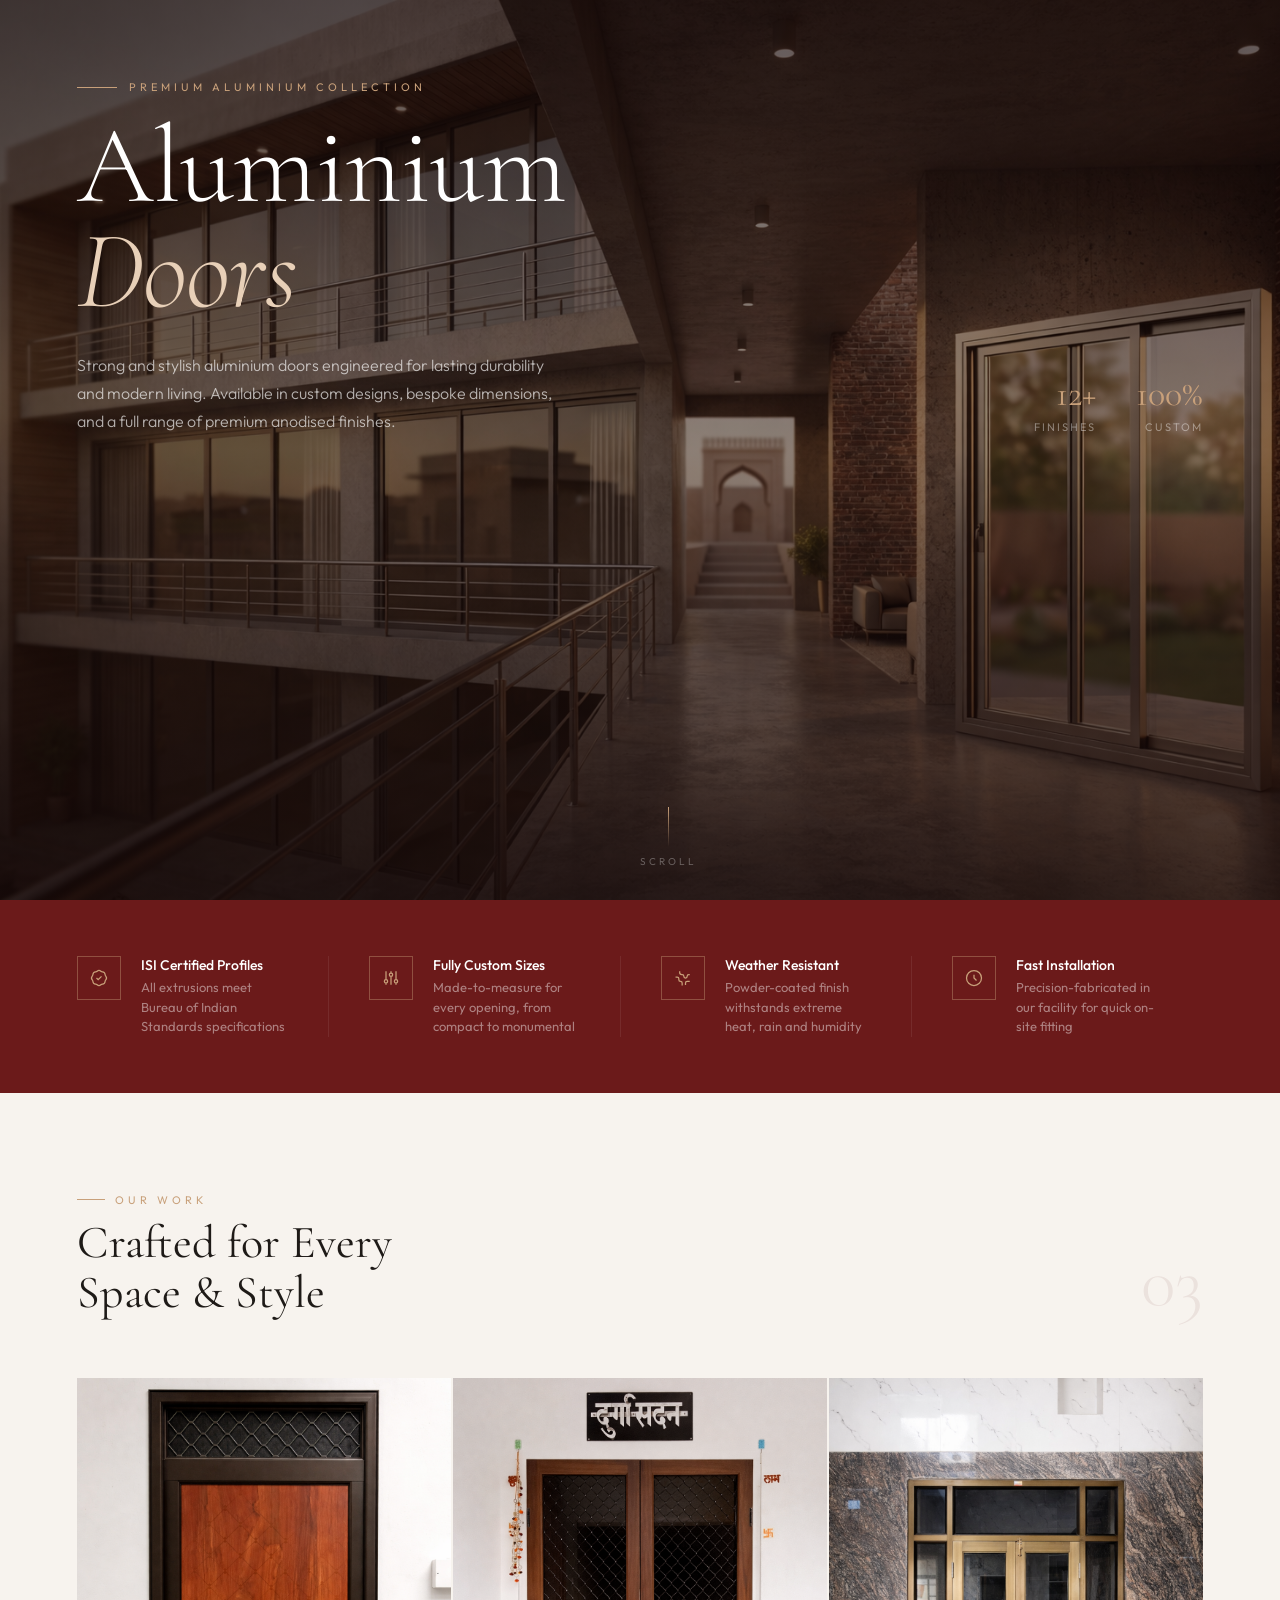
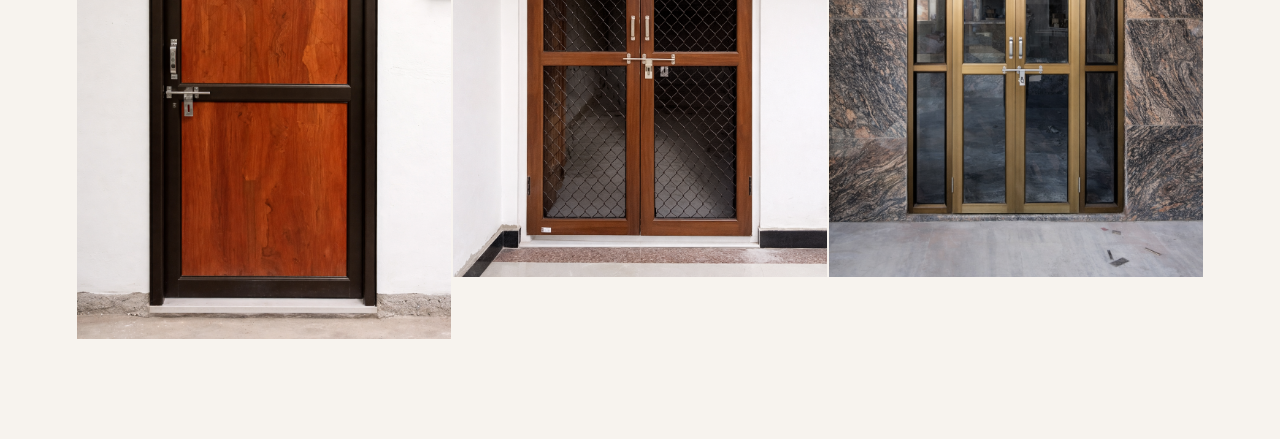
==== custom.html @ 8621f6c6 "Create custom.html" ====
<!DOCTYPE html>
<html lang="en">
<head>
  <meta charset="UTF-8" />
  <meta name="viewport" content="width=device-width, initial-scale=1.0"/>
  <title>Aluminium Doors — Premium Collection</title>
  <link href="https://fonts.googleapis.com/css2?family=Cormorant+Garamond:wght@300;400;500;600&family=Outfit:wght@300;400;500&display=swap" rel="stylesheet"/>
  <style>
    *, *::before, *::after { box-sizing: border-box; margin: 0; padding: 0; }

    :root {
      --burgundy: #6b1a1a;
      --burgundy-dark: #3a0a0a;
      --gold: #c8a07a;
      --gold-light: #e8d0b8;
      --cream: #f7f3ee;
      --white: #ffffff;
      --charcoal: #1e1a17;
      --muted: #8a7a6a;
      --border: rgba(200,160,122,0.2);
    }

    html { scroll-behavior: smooth; }
    body {
      font-family: 'Outfit', sans-serif;
      background: var(--white);
      color: var(--charcoal);
      overflow-x: hidden;
    }

    /* ── HERO ── */
    .hero {
      position: relative;
      min-height: 100vh;
      display: flex;
      align-items: flex-start;
      overflow: hidden;
      background: var(--burgundy-dark);
    }

    .hero-bg {
      position: absolute;
      inset: 0;
      background: url('hero.png') center/cover no-repeat;
      transform-origin: center;
      animation: heroZoom 18s ease-in-out infinite alternate;
    }

    @keyframes heroZoom {
      from { transform: scale(1); }
      to   { transform: scale(1.06); }
    }

    .hero-overlay {
      position: absolute;
      inset: 0;
      background: linear-gradient(
        to bottom,
        rgba(20,6,6,0.65) 0%,
        rgba(20,6,6,0.45) 50%,
        rgba(20,6,6,0.75) 100%
      );
    }

    .hero-content {
      position: relative;
      z-index: 2;
      width: 100%;
      padding: 80px 6% 80px;
      display: flex;
      flex-direction: column;
      gap: 0;
    }

    .hero-label {
      display: inline-flex;
      align-items: center;
      gap: 12px;
      margin-bottom: 20px;
      animation: fadeUp 0.9s 0.2s both;
    }
    .hero-label span {
      font-size: 11px;
      letter-spacing: 4px;
      text-transform: uppercase;
      color: var(--gold);
      font-weight: 400;
    }
    .hero-label::before {
      content: '';
      display: block;
      width: 40px;
      height: 1px;
      background: var(--gold);
    }

    .hero h1 {
      font-family: 'Cormorant Garamond', serif;
      font-size: clamp(52px, 9vw, 110px);
      font-weight: 300;
      color: var(--white);
      line-height: 0.95;
      letter-spacing: -1px;
      margin-bottom: 28px;
      animation: fadeUp 0.9s 0.35s both;
    }
    .hero h1 em {
      font-style: italic;
      color: var(--gold-light);
    }

    .hero-bottom {
      display: flex;
      align-items: flex-end;
      justify-content: space-between;
      gap: 40px;
      animation: fadeUp 0.9s 0.55s both;
    }

    .hero-desc {
      max-width: 480px;
      font-size: 16px;
      color: rgba(255,255,255,0.65);
      line-height: 1.75;
      font-weight: 300;
    }

    .hero-meta {
      display: flex;
      gap: 40px;
      flex-shrink: 0;
    }
    .hero-stat { text-align: right; }
    .hero-stat strong {
      display: block;
      font-family: 'Cormorant Garamond', serif;
      font-size: 36px;
      font-weight: 400;
      color: var(--gold);
    }
    .hero-stat span {
      font-size: 11px;
      letter-spacing: 2px;
      text-transform: uppercase;
      color: rgba(255,255,255,0.4);
    }

    /* ── SCROLL INDICATOR ── */
    .scroll-hint {
      position: absolute;
      bottom: 32px;
      left: 50%;
      transform: translateX(-50%);
      z-index: 2;
      display: flex;
      flex-direction: column;
      align-items: center;
      gap: 8px;
      animation: fadeUp 1s 1s both;
    }
    .scroll-hint span {
      font-size: 10px;
      letter-spacing: 3px;
      text-transform: uppercase;
      color: rgba(255,255,255,0.3);
    }
    .scroll-line {
      width: 1px;
      height: 40px;
      background: linear-gradient(to bottom, var(--gold), transparent);
      animation: scrollPulse 2s ease-in-out infinite;
    }
    @keyframes scrollPulse {
      0%, 100% { opacity: 0.4; transform: scaleY(1); }
      50% { opacity: 1; transform: scaleY(1.2); }
    }

    /* ── GALLERY SECTION ── */
    .gallery-section {
      padding: 100px 6%;
      background: var(--cream);
    }

    .section-header {
      display: flex;
      align-items: flex-end;
      justify-content: space-between;
      margin-bottom: 60px;
      gap: 32px;
    }

    .section-eyebrow {
      font-size: 11px;
      letter-spacing: 4px;
      text-transform: uppercase;
      color: var(--gold);
      margin-bottom: 10px;
      display: flex;
      align-items: center;
      gap: 10px;
    }
    .section-eyebrow::before {
      content: '';
      display: block;
      width: 28px;
      height: 1px;
      background: var(--gold);
    }

    .section-title {
      font-family: 'Cormorant Garamond', serif;
      font-size: clamp(30px, 4vw, 46px);
      font-weight: 400;
      color: var(--charcoal);
      line-height: 1.1;
    }

    .section-count {
      font-family: 'Cormorant Garamond', serif;
      font-size: 72px;
      font-weight: 300;
      color: rgba(107,26,26,0.08);
      line-height: 1;
      flex-shrink: 0;
    }

    /* ── PRODUCT GRID ── */
    .product-grid {
      display: grid;
      grid-template-columns: repeat(3, 1fr);
      gap: 2px;
    }

    .product-item {
      position: relative;
      background: #e8e0d8;
      overflow: hidden;
      cursor: zoom-in;
      aspect-ratio: 3/4;
    }

    .product-item.large {
      grid-row: span 2;
      aspect-ratio: auto;
    }

    .product-item img {
      width: 100%;
      height: 100%;
      object-fit: cover;
      display: block;
      transition: transform 0.7s cubic-bezier(0.25, 0.46, 0.45, 0.94);
    }

    .product-item:hover img {
      transform: scale(1.06);
    }

    .product-item-overlay {
      position: absolute;
      inset: 0;
      background: linear-gradient(to top, rgba(20,6,6,0.7) 0%, transparent 50%);
      opacity: 0;
      transition: opacity 0.4s ease;
      display: flex;
      flex-direction: column;
      justify-content: flex-end;
      padding: 24px;
    }

    .product-item:hover .product-item-overlay {
      opacity: 1;
    }

    .item-label {
      font-size: 12px;
      letter-spacing: 2px;
      text-transform: uppercase;
      color: var(--gold);
      margin-bottom: 6px;
    }
    .item-name {
      font-family: 'Cormorant Garamond', serif;
      font-size: 22px;
      font-weight: 400;
      color: var(--white);
      margin-bottom: 12px;
    }
    .item-zoom {
      display: inline-flex;
      align-items: center;
      gap: 8px;
      font-size: 11px;
      letter-spacing: 2px;
      text-transform: uppercase;
      color: rgba(255,255,255,0.6);
    }
    .item-zoom svg {
      width: 14px;
      height: 14px;
      stroke: currentColor;
      fill: none;
    }

    /* Placeholder for missing images */
    .product-placeholder {
      width: 100%;
      height: 100%;
      background: linear-gradient(135deg, #ddd5c8 0%, #c8bfb0 100%);
      display: flex;
      flex-direction: column;
      align-items: center;
      justify-content: center;
      gap: 12px;
      color: var(--muted);
    }
    .product-placeholder svg {
      width: 40px;
      height: 40px;
      stroke: var(--muted);
      fill: none;
      opacity: 0.5;
    }
    .product-placeholder span {
      font-size: 11px;
      letter-spacing: 2px;
      text-transform: uppercase;
      opacity: 0.5;
    }

    /* ── LIGHTBOX ── */
    #lightbox {
      position: fixed;
      inset: 0;
      z-index: 9999;
      background: rgba(10,3,3,0.95);
      display: flex;
      align-items: center;
      justify-content: center;
      opacity: 0;
      pointer-events: none;
      transition: opacity 0.35s ease;
      backdrop-filter: blur(8px);
      padding: 40px;
    }
    #lightbox.active {
      opacity: 1;
      pointer-events: all;
    }

    #lightbox-inner {
      position: relative;
      max-width: 90vw;
      max-height: 88vh;
      transform: scale(0.92);
      transition: transform 0.35s cubic-bezier(0.22,1,0.36,1);
    }
    #lightbox.active #lightbox-inner {
      transform: scale(1);
    }

    #lightbox img {
      display: block;
      max-width: 100%;
      max-height: 88vh;
      object-fit: contain;
      border: 1px solid rgba(200,160,122,0.15);
    }

    /* Zoom controls */
    #lightbox-controls {
      position: absolute;
      bottom: -52px;
      left: 50%;
      transform: translateX(-50%);
      display: flex;
      gap: 12px;
    }

    .lb-btn {
      background: rgba(200,160,122,0.1);
      border: 1px solid rgba(200,160,122,0.3);
      color: var(--gold);
      width: 40px;
      height: 40px;
      display: flex;
      align-items: center;
      justify-content: center;
      cursor: pointer;
      transition: all 0.2s;
      font-size: 18px;
    }
    .lb-btn:hover {
      background: rgba(200,160,122,0.2);
      border-color: var(--gold);
    }

    #lightbox-close {
      position: fixed;
      top: 24px;
      right: 28px;
      background: none;
      border: 1px solid rgba(255,255,255,0.2);
      color: rgba(255,255,255,0.7);
      width: 44px;
      height: 44px;
      display: flex;
      align-items: center;
      justify-content: center;
      cursor: pointer;
      font-size: 20px;
      transition: all 0.2s;
      z-index: 10;
    }
    #lightbox-close:hover {
      border-color: var(--gold);
      color: var(--gold);
      transform: rotate(90deg);
    }

    #lightbox-caption {
      position: absolute;
      top: -44px;
      left: 0;
      font-size: 11px;
      letter-spacing: 3px;
      text-transform: uppercase;
      color: rgba(255,255,255,0.4);
    }

    #lightbox-nav-prev,
    #lightbox-nav-next {
      position: fixed;
      top: 50%;
      transform: translateY(-50%);
      background: none;
      border: 1px solid rgba(255,255,255,0.15);
      color: rgba(255,255,255,0.6);
      width: 52px;
      height: 52px;
      display: flex;
      align-items: center;
      justify-content: center;
      cursor: pointer;
      font-size: 20px;
      transition: all 0.2s;
      z-index: 10;
    }
    #lightbox-nav-prev { left: 20px; }
    #lightbox-nav-next { right: 20px; }
    #lightbox-nav-prev:hover,
    #lightbox-nav-next:hover {
      border-color: var(--gold);
      color: var(--gold);
    }

    /* ── FEATURES STRIP ── */
    .features-strip {
      background: var(--burgundy);
      padding: 56px 6%;
      display: flex;
      gap: 0;
    }
    .feature-strip-item {
      flex: 1;
      padding: 0 40px;
      border-right: 1px solid rgba(255,255,255,0.08);
      display: flex;
      align-items: flex-start;
      gap: 20px;
    }
    .feature-strip-item:first-child { padding-left: 0; }
    .feature-strip-item:last-child { border-right: none; }

    .feature-icon-box {
      width: 44px;
      height: 44px;
      border: 1px solid rgba(200,160,122,0.4);
      display: flex;
      align-items: center;
      justify-content: center;
      flex-shrink: 0;
    }
    .feature-icon-box svg {
      width: 20px;
      height: 20px;
      stroke: var(--gold);
      fill: none;
    }
    .feature-strip-text h4 {
      font-size: 14px;
      font-weight: 500;
      color: var(--white);
      margin-bottom: 4px;
    }
    .feature-strip-text p {
      font-size: 13px;
      color: rgba(255,255,255,0.45);
      line-height: 1.5;
    }

    /* ── ANIMATIONS ── */
    @keyframes fadeUp {
      from { opacity: 0; transform: translateY(30px); }
      to   { opacity: 1; transform: none; }
    }

    .reveal {
      opacity: 0;
      transform: translateY(32px);
      transition: opacity 0.75s cubic-bezier(0.22,1,0.36,1), transform 0.75s cubic-bezier(0.22,1,0.36,1);
    }
    .reveal.visible { opacity: 1; transform: none; }
    .reveal-delay-1 { transition-delay: 0.1s; }
    .reveal-delay-2 { transition-delay: 0.2s; }
    .reveal-delay-3 { transition-delay: 0.3s; }
    .reveal-delay-4 { transition-delay: 0.4s; }
    .reveal-delay-5 { transition-delay: 0.5s; }
    .reveal-delay-6 { transition-delay: 0.6s; }

    /* ── RESPONSIVE ── */
    @media (max-width: 900px) {
      .product-grid { grid-template-columns: repeat(2, 1fr); }
      .product-item.large { grid-row: span 1; aspect-ratio: 3/4; }
      .features-strip { flex-direction: column; gap: 32px; }
      .feature-strip-item { border-right: none; border-bottom: 1px solid rgba(255,255,255,0.08); padding: 0 0 32px; }
      .feature-strip-item:last-child { border-bottom: none; }
      .hero-meta { display: none; }
      .section-header { flex-direction: column; align-items: flex-start; }
    }

    @media (max-width: 560px) {
      .product-grid { grid-template-columns: 1fr; }
      #lightbox-nav-prev, #lightbox-nav-next { display: none; }
    }
  </style>
</head>
<body>

<!-- ── HERO ── -->
<section class="hero">
  <div class="hero-bg"></div>
  <div class="hero-overlay"></div>

  <div class="hero-content">
    <div class="hero-label">
      <span>Premium Aluminium Collection</span>
    </div>
    <h1>Aluminium<br><em>Doors</em></h1>
    <div class="hero-bottom">
      <p class="hero-desc">
        Strong and stylish aluminium doors engineered for lasting durability and modern living. Available in custom designs, bespoke dimensions, and a full range of premium anodised finishes.
      </p>
      <div class="hero-meta">
        <div class="hero-stat">
          <strong>12+</strong>
          <span>Finishes</span>
        </div>
        <div class="hero-stat">
          <strong>100%</strong>
          <span>Custom</span>
        </div>
      </div>
    </div>
  </div>

  <div class="scroll-hint">
    <div class="scroll-line"></div>
    <span>Scroll</span>
  </div>
</section>

<!-- ── FEATURES STRIP ── -->
<div class="features-strip">
  <div class="feature-strip-item reveal reveal-delay-1">
    <div class="feature-icon-box">
      <svg viewBox="0 0 24 24" stroke-width="1.5"><path d="M9 12l2 2 4-4M7.835 4.697a3.42 3.42 0 001.946-.806 3.42 3.42 0 014.438 0 3.42 3.42 0 001.946.806 3.42 3.42 0 013.138 3.138 3.42 3.42 0 00.806 1.946 3.42 3.42 0 010 4.438 3.42 3.42 0 00-.806 1.946 3.42 3.42 0 01-3.138 3.138 3.42 3.42 0 00-1.946.806 3.42 3.42 0 01-4.438 0 3.42 3.42 0 00-1.946-.806 3.42 3.42 0 01-3.138-3.138 3.42 3.42 0 00-.806-1.946 3.42 3.42 0 010-4.438 3.42 3.42 0 00.806-1.946 3.42 3.42 0 013.138-3.138z"/></svg>
    </div>
    <div class="feature-strip-text">
      <h4>ISI Certified Profiles</h4>
      <p>All extrusions meet Bureau of Indian Standards specifications</p>
    </div>
  </div>
  <div class="feature-strip-item reveal reveal-delay-2">
    <div class="feature-icon-box">
      <svg viewBox="0 0 24 24" stroke-width="1.5"><path d="M12 6V4m0 2a2 2 0 100 4m0-4a2 2 0 110 4m-6 8a2 2 0 100-4m0 4a2 2 0 110-4m0 4v2m0-6V4m6 6v10m6-2a2 2 0 100-4m0 4a2 2 0 110-4m0 4v2m0-6V4"/></svg>
    </div>
    <div class="feature-strip-text">
      <h4>Fully Custom Sizes</h4>
      <p>Made-to-measure for every opening, from compact to monumental</p>
    </div>
  </div>
  <div class="feature-strip-item reveal reveal-delay-3">
    <div class="feature-icon-box">
      <svg viewBox="0 0 24 24" stroke-width="1.5"><path d="M3.055 11H5a2 2 0 012 2v1a2 2 0 002 2 2 2 0 012 2v2.945M8 3.935V5.5A2.5 2.5 0 0010.5 8h.5a2 2 0 012 2 2 2 0 104 0 2 2 0 012-2h1.064M15 20.488V18a2 2 0 012-2h3.064"/></svg>
    </div>
    <div class="feature-strip-text">
      <h4>Weather Resistant</h4>
      <p>Powder-coated finish withstands extreme heat, rain and humidity</p>
    </div>
  </div>
  <div class="feature-strip-item reveal reveal-delay-4">
    <div class="feature-icon-box">
      <svg viewBox="0 0 24 24" stroke-width="1.5"><path d="M12 8v4l3 3m6-3a9 9 0 11-18 0 9 9 0 0118 0z"/></svg>
    </div>
    <div class="feature-strip-text">
      <h4>Fast Installation</h4>
      <p>Precision-fabricated in our facility for quick on-site fitting</p>
    </div>
  </div>
</div>

<!-- ── GALLERY ── -->
<section class="gallery-section">
  <div class="section-header reveal">
    <div>
      <div class="section-eyebrow">Our Work</div>
      <h2 class="section-title">Crafted for Every<br>Space & Style</h2>
    </div>
    <div class="section-count">03</div>
  </div>

  <div class="product-grid">

    <!-- Item 1 — tall featured card -->
    <div class="product-item large reveal reveal-delay-1" data-index="0" data-label="Casement Door" data-name="Silver Casement Series">
      <img src="door1.png" alt="Silver Casement Aluminium Door"
           onerror="this.style.display='none'; this.nextElementSibling.style.display='flex'">
      <div class="product-placeholder" style="display:none">
        <svg viewBox="0 0 24 24" stroke-width="1"><rect x="3" y="3" width="18" height="18" rx="1"/><path d="M3 9h18M9 21V9"/></svg>
        <span>Door 1</span>
      </div>
      <div class="product-item-overlay">
        <div class="item-label">Series 01</div>
        <div class="item-name">Silver Casement Door</div>
        <div class="item-zoom">
          <svg viewBox="0 0 24 24" stroke-width="1.5"><path d="M21 21l-5.197-5.197m0 0A7.5 7.5 0 105.196 15.803 7.5 7.5 0 0015.803 15.803zM10.5 7.5v6m3-3h-6"/></svg>
          View full size
        </div>
      </div>
    </div>

    <!-- Item 2 -->
    <div class="product-item reveal reveal-delay-2" data-index="1" data-label="Sliding Door" data-name="Bronze Sliding Series">
      <img src="door2.png" alt="Bronze Sliding Aluminium Door"
           onerror="this.style.display='none'; this.nextElementSibling.style.display='flex'">
      <div class="product-placeholder" style="display:none">
        <svg viewBox="0 0 24 24" stroke-width="1"><rect x="3" y="3" width="18" height="18" rx="1"/><path d="M3 9h18M12 21V9"/></svg>
        <span>Door 2</span>
      </div>
      <div class="product-item-overlay">
        <div class="item-label">Series 02</div>
        <div class="item-name">Bronze Sliding Door</div>
        <div class="item-zoom">
          <svg viewBox="0 0 24 24" stroke-width="1.5"><path d="M21 21l-5.197-5.197m0 0A7.5 7.5 0 105.196 15.803 7.5 7.5 0 0015.803 15.803zM10.5 7.5v6m3-3h-6"/></svg>
          View full size
        </div>
      </div>
    </div>

    <!-- Item 3 -->
    <div class="product-item reveal reveal-delay-3" data-index="2" data-label="Double Door" data-name="Antique Bronze Double Door">
      <img src="door3.png" alt="Antique Bronze Double Door"
           onerror="this.style.display='none'; this.nextElementSibling.style.display='flex'">
      <div class="product-placeholder" style="display:none">
        <svg viewBox="0 0 24 24" stroke-width="1"><rect x="3" y="3" width="18" height="18" rx="1"/><path d="M3 9h18M9 21V9M15 21V9"/></svg>
        <span>Door 3</span>
      </div>
      <div class="product-item-overlay">
        <div class="item-label">Series 03</div>
        <div class="item-name">Antique Double Door</div>
        <div class="item-zoom">
          <svg viewBox="0 0 24 24" stroke-width="1.5"><path d="M21 21l-5.197-5.197m0 0A7.5 7.5 0 105.196 15.803 7.5 7.5 0 0015.803 15.803zM10.5 7.5v6m3-3h-6"/></svg>
          View full size
        </div>
      </div>
    </div>

  </div>
</section>

<!-- ── LIGHTBOX ── -->
<div id="lightbox">
  <button id="lightbox-close" title="Close">✕</button>
  <button id="lightbox-nav-prev" title="Previous">&#8592;</button>
  <button id="lightbox-nav-next" title="Next">&#8594;</button>

  <div id="lightbox-inner">
    <div id="lightbox-caption"></div>
    <img id="lightbox-img" src="" alt="">
    <div id="lightbox-controls">
      <button class="lb-btn" id="btn-zoom-out" title="Zoom out">−</button>
      <button class="lb-btn" id="btn-zoom-reset" title="Reset zoom" style="font-size:12px; letter-spacing:1px;">RESET</button>
      <button class="lb-btn" id="btn-zoom-in" title="Zoom in">+</button>
    </div>
  </div>
</div>

<script>
  // ── Scroll Reveal ──
  const reveals = document.querySelectorAll('.reveal');
  const observer = new IntersectionObserver((entries) => {
    entries.forEach(e => { if (e.isIntersecting) { e.target.classList.add('visible'); } });
  }, { threshold: 0.12 });
  reveals.forEach(el => observer.observe(el));

  // ── Lightbox ──
  const items = [...document.querySelectorAll('.product-item')];
  const lightbox = document.getElementById('lightbox');
  const lbImg   = document.getElementById('lightbox-img');
  const lbCap   = document.getElementById('lightbox-caption');
  let currentIdx = 0;
  let currentScale = 1;

  function openLightbox(idx) {
    const item = items[idx];
    const img  = item.querySelector('img');
    if (!img || img.style.display === 'none') return; // no image loaded
    currentIdx = idx;
    currentScale = 1;
    lbImg.style.transform = `scale(1)`;
    lbImg.src = img.src;
    lbCap.textContent = item.dataset.label + ' — ' + item.dataset.name;
    lightbox.classList.add('active');
    document.body.style.overflow = 'hidden';
  }

  function closeLightbox() {
    lightbox.classList.remove('active');
    document.body.style.overflow = '';
  }

  function navigate(dir) {
    const len = items.length;
    openLightbox((currentIdx + dir + len) % len);
  }

  items.forEach((item, i) => {
    item.addEventListener('click', () => openLightbox(i));
  });

  document.getElementById('lightbox-close').addEventListener('click', closeLightbox);
  document.getElementById('lightbox-nav-prev').addEventListener('click', () => navigate(-1));
  document.getElementById('lightbox-nav-next').addEventListener('click', () => navigate(1));

  lightbox.addEventListener('click', (e) => {
    if (e.target === lightbox) closeLightbox();
  });

  document.addEventListener('keydown', (e) => {
    if (!lightbox.classList.contains('active')) return;
    if (e.key === 'Escape') closeLightbox();
    if (e.key === 'ArrowLeft')  navigate(-1);
    if (e.key === 'ArrowRight') navigate(1);
  });

  // Zoom
  document.getElementById('btn-zoom-in').addEventListener('click', () => {
    currentScale = Math.min(currentScale + 0.25, 3);
    lbImg.style.transform = `scale(${currentScale})`;
  });
  document.getElementById('btn-zoom-out').addEventListener('click', () => {
    currentScale = Math.max(currentScale - 0.25, 0.5);
    lbImg.style.transform = `scale(${currentScale})`;
  });
  document.getElementById('btn-zoom-reset').addEventListener('click', () => {
    currentScale = 1;
    lbImg.style.transform = `scale(1)`;
  });
</script>
</body>
</html>
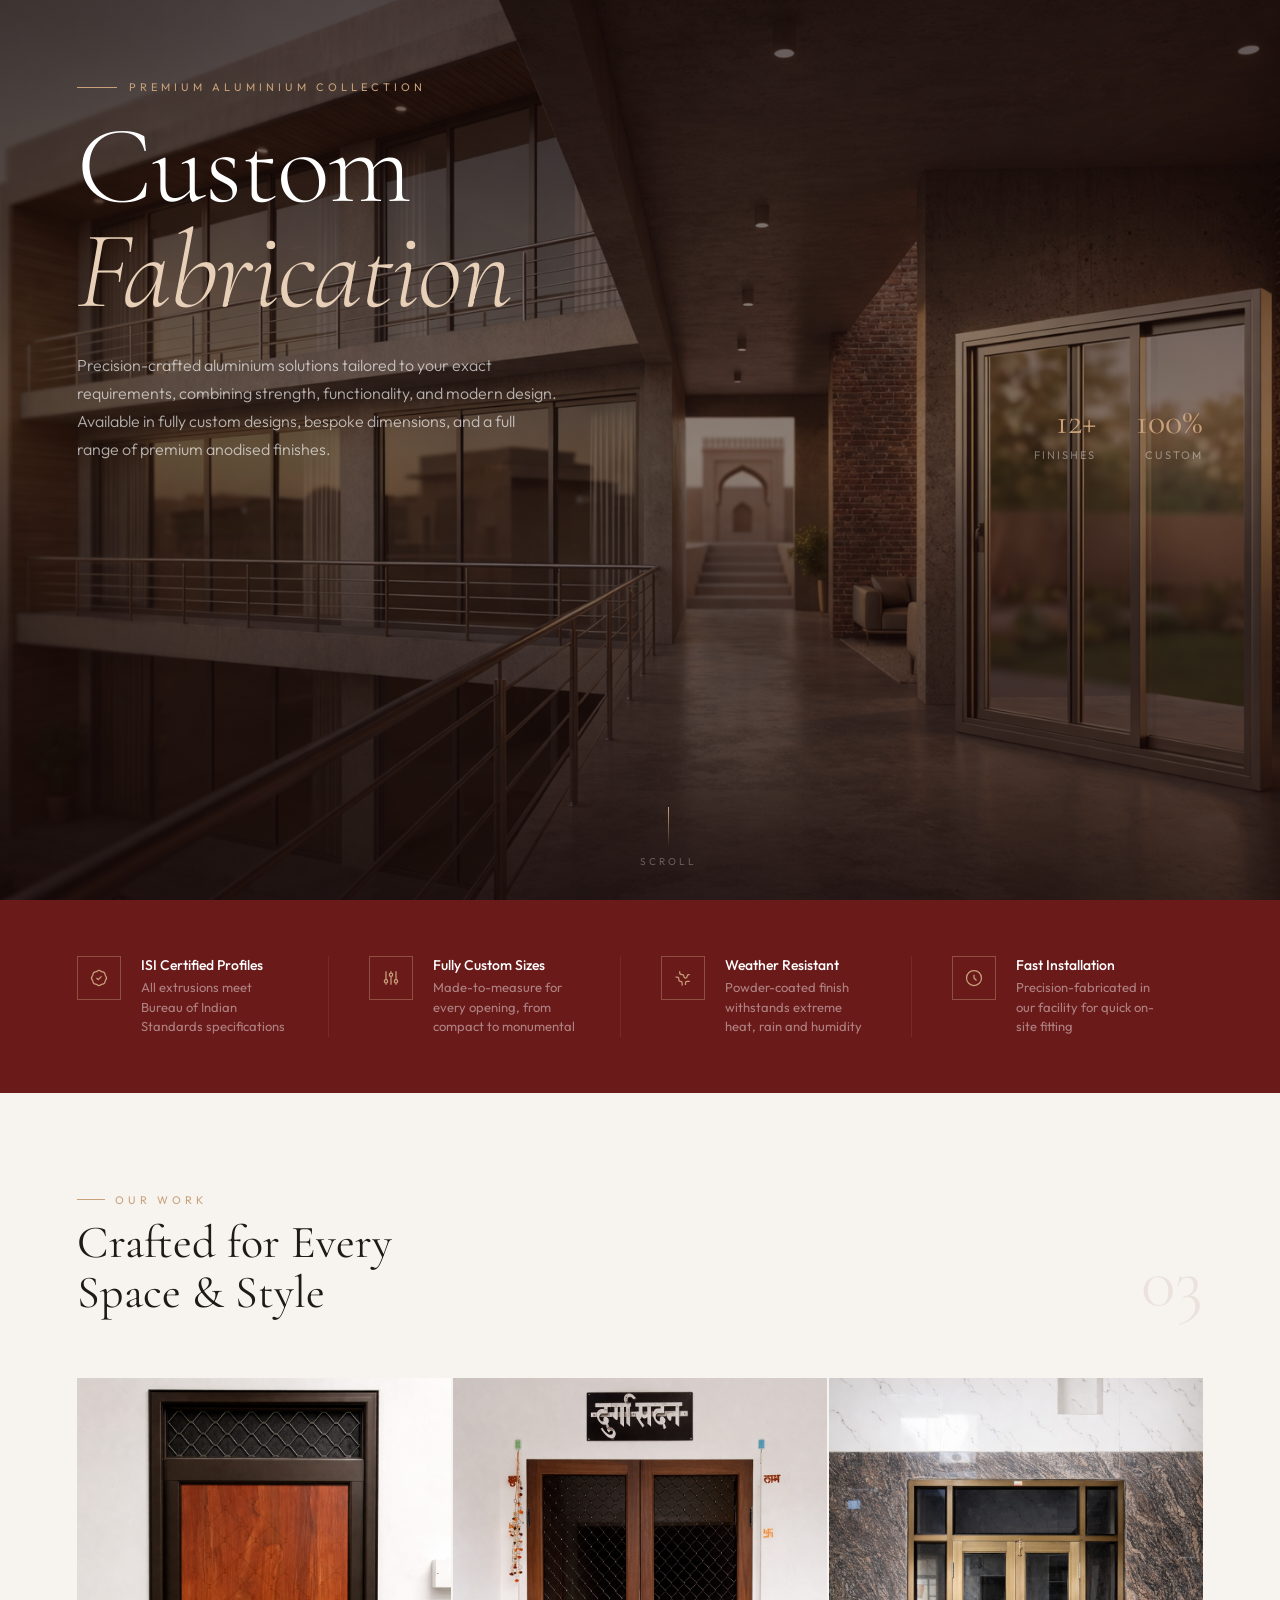
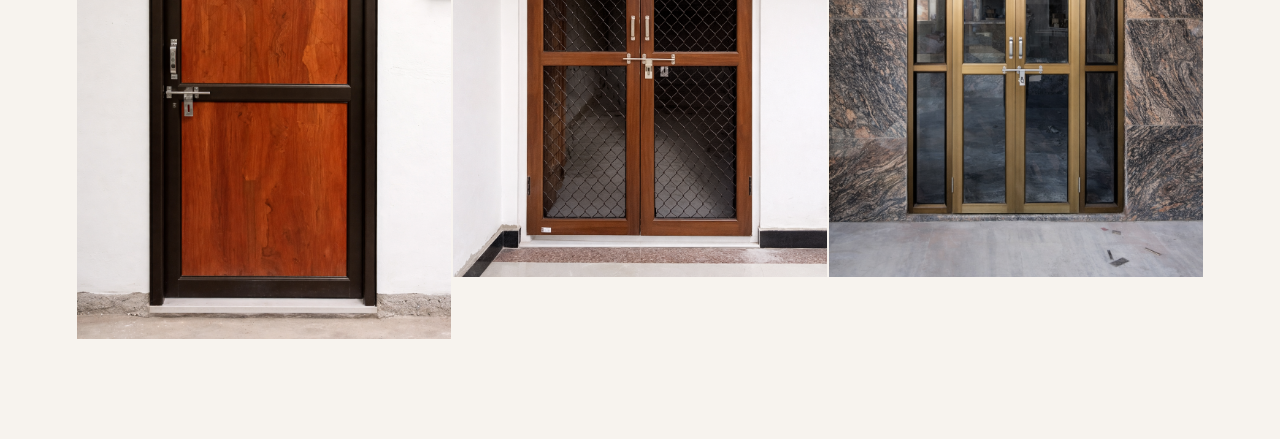
==== commit 36eb43cf: "Update custom.html" ====
--- a/custom.html
+++ b/custom.html
@@ -546,10 +546,10 @@
     <div class="hero-label">
       <span>Premium Aluminium Collection</span>
     </div>
-    <h1>Aluminium<br><em>Doors</em></h1>
+    <h1>Custom<br><em>Fabrication</em></h1>
     <div class="hero-bottom">
       <p class="hero-desc">
-        Strong and stylish aluminium doors engineered for lasting durability and modern living. Available in custom designs, bespoke dimensions, and a full range of premium anodised finishes.
+       Precision-crafted aluminium solutions tailored to your exact requirements, combining strength, functionality, and modern design. Available in fully custom designs, bespoke dimensions, and a full range of premium anodised finishes.
       </p>
       <div class="hero-meta">
         <div class="hero-stat">
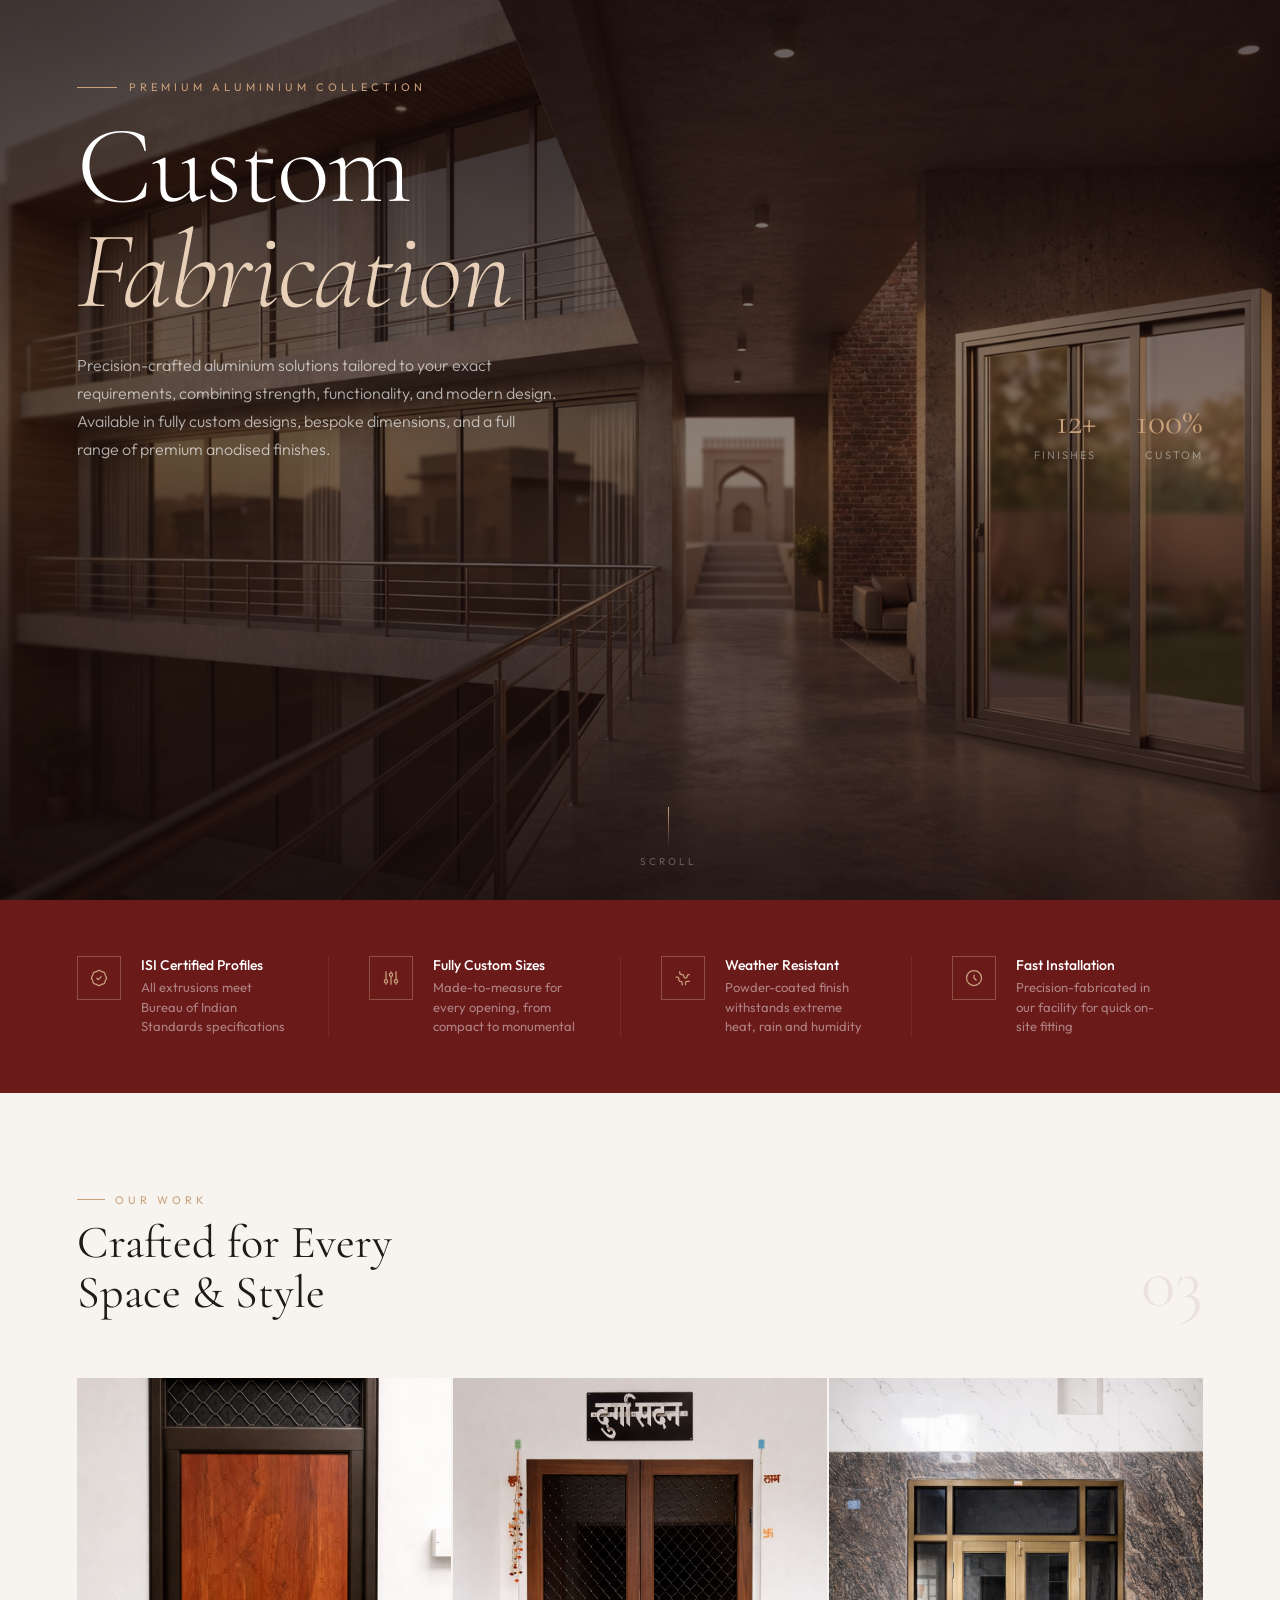
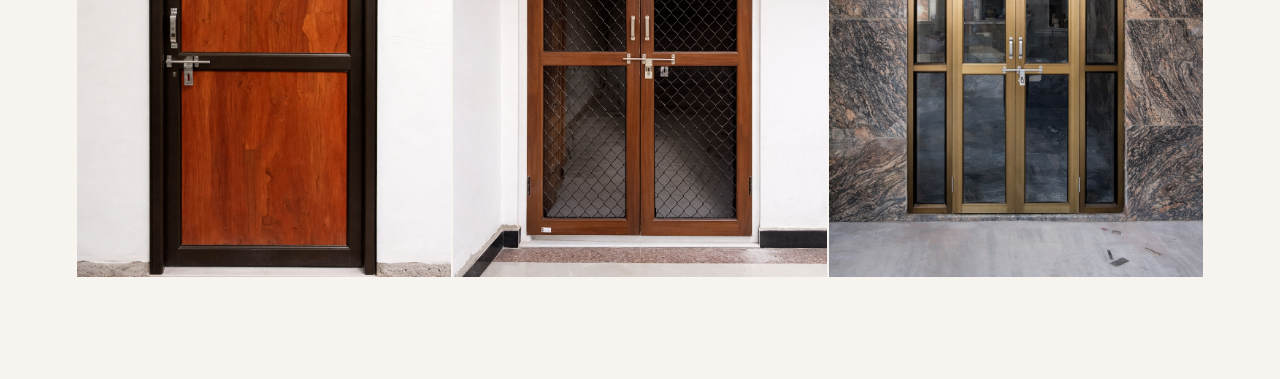
==== commit 36c82027: "added door pics" ====
--- a/custom.html
+++ b/custom.html
@@ -241,7 +241,7 @@
 
     .product-item.large {
       grid-row: span 2;
-      aspect-ratio: auto;
+      aspect-ratio: 3/4;
     }
 
     .product-item img {
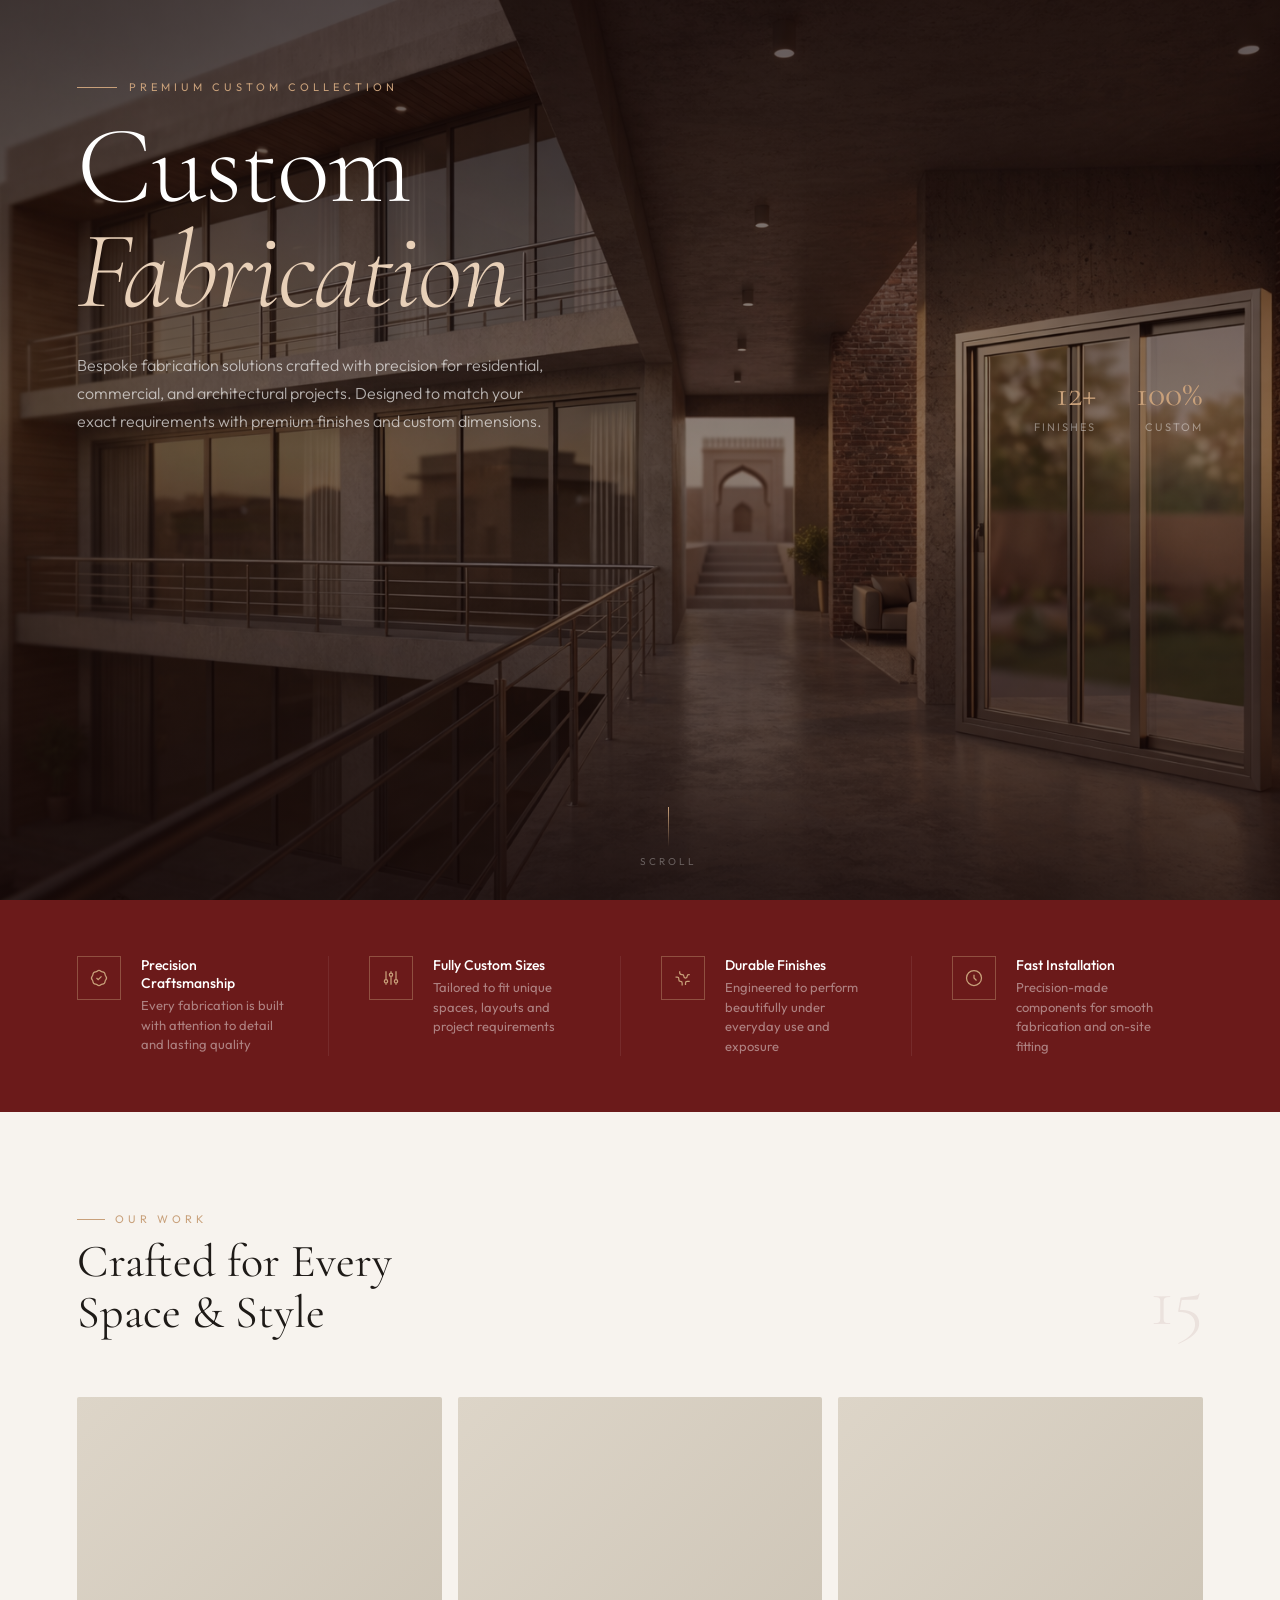
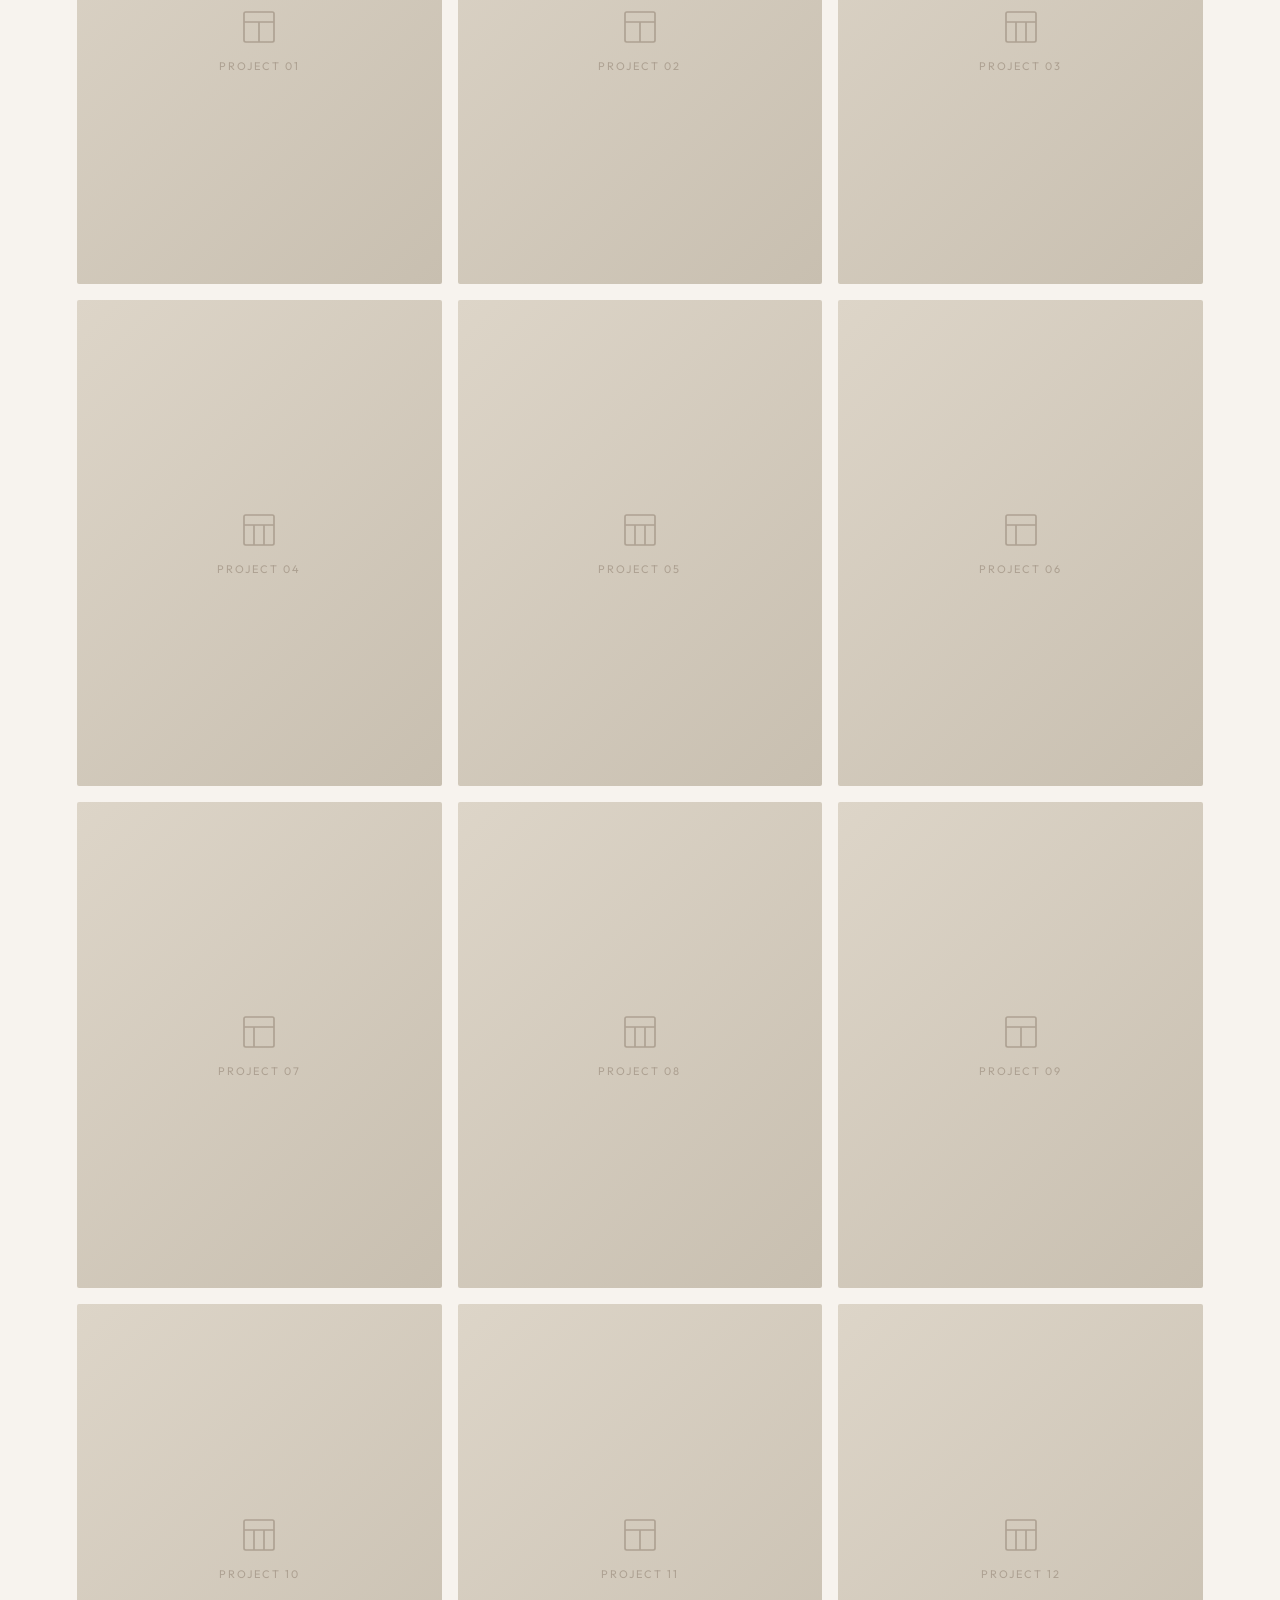
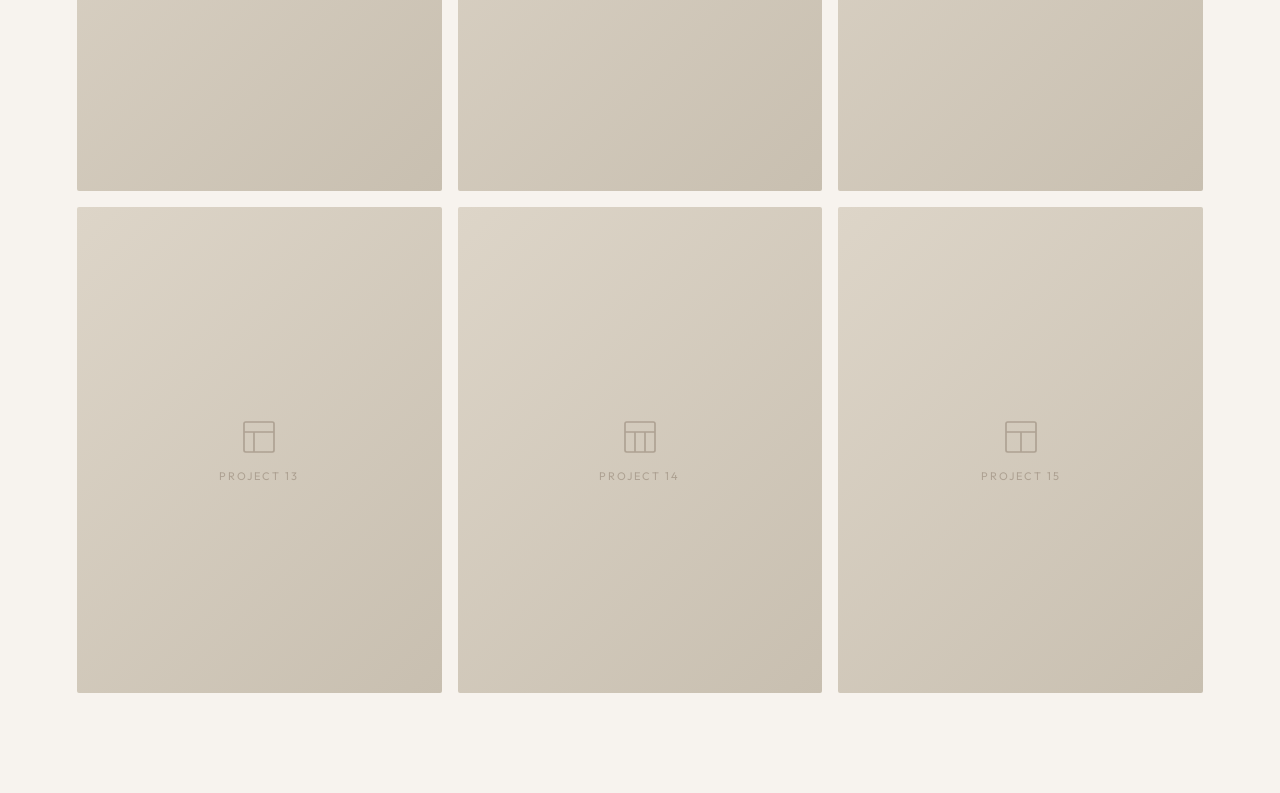
==== commit bb8f5b08: "Update custom.html" ====
--- a/custom.html
+++ b/custom.html
@@ -3,7 +3,7 @@
 <head>
   <meta charset="UTF-8" />
   <meta name="viewport" content="width=device-width, initial-scale=1.0"/>
-  <title>Aluminium Doors — Premium Collection</title>
+  <title>Custom Fabrication — Premium Collection</title>
   <link href="https://fonts.googleapis.com/css2?family=Cormorant+Garamond:wght@300;400;500;600&family=Outfit:wght@300;400;500&display=swap" rel="stylesheet"/>
   <style>
     *, *::before, *::after { box-sizing: border-box; margin: 0; padding: 0; }
@@ -28,7 +28,6 @@
       overflow-x: hidden;
     }
 
-    /* ── HERO ── */
     .hero {
       position: relative;
       min-height: 100vh;
@@ -145,7 +144,6 @@
       color: rgba(255,255,255,0.4);
     }
 
-    /* ── SCROLL INDICATOR ── */
     .scroll-hint {
       position: absolute;
       bottom: 32px;
@@ -175,7 +173,6 @@
       50% { opacity: 1; transform: scaleY(1.2); }
     }
 
-    /* ── GALLERY SECTION ── */
     .gallery-section {
       padding: 100px 6%;
       background: var(--cream);
@@ -224,11 +221,10 @@
       flex-shrink: 0;
     }
 
-    /* ── PRODUCT GRID ── */
     .product-grid {
       display: grid;
       grid-template-columns: repeat(3, 1fr);
-      gap: 2px;
+      gap: 16px;
     }
 
     .product-item {
@@ -237,11 +233,7 @@
       overflow: hidden;
       cursor: zoom-in;
       aspect-ratio: 3/4;
-    }
-
-    .product-item.large {
-      grid-row: span 2;
-      aspect-ratio: 3/4;
+      border-radius: 2px;
     }
 
     .product-item img {
@@ -259,13 +251,13 @@
     .product-item-overlay {
       position: absolute;
       inset: 0;
-      background: linear-gradient(to top, rgba(20,6,6,0.7) 0%, transparent 50%);
+      background: linear-gradient(to top, rgba(20,6,6,0.75) 0%, transparent 55%);
       opacity: 0;
       transition: opacity 0.4s ease;
       display: flex;
       flex-direction: column;
       justify-content: flex-end;
-      padding: 24px;
+      padding: 20px;
     }
 
     .product-item:hover .product-item-overlay {
@@ -273,18 +265,18 @@
     }
 
     .item-label {
-      font-size: 12px;
+      font-size: 11px;
       letter-spacing: 2px;
       text-transform: uppercase;
       color: var(--gold);
-      margin-bottom: 6px;
+      margin-bottom: 4px;
     }
     .item-name {
       font-family: 'Cormorant Garamond', serif;
-      font-size: 22px;
+      font-size: 20px;
       font-weight: 400;
       color: var(--white);
-      margin-bottom: 12px;
+      margin-bottom: 10px;
     }
     .item-zoom {
       display: inline-flex;
@@ -302,7 +294,6 @@
       fill: none;
     }
 
-    /* Placeholder for missing images */
     .product-placeholder {
       width: 100%;
       height: 100%;
@@ -328,7 +319,6 @@
       opacity: 0.5;
     }
 
-    /* ── LIGHTBOX ── */
     #lightbox {
       position: fixed;
       inset: 0;
@@ -367,7 +357,6 @@
       border: 1px solid rgba(200,160,122,0.15);
     }
 
-    /* Zoom controls */
     #lightbox-controls {
       position: absolute;
       bottom: -52px;
@@ -454,7 +443,6 @@
       color: var(--gold);
     }
 
-    /* ── FEATURES STRIP ── */
     .features-strip {
       background: var(--burgundy);
       padding: 56px 6%;
@@ -499,7 +487,6 @@
       line-height: 1.5;
     }
 
-    /* ── ANIMATIONS ── */
     @keyframes fadeUp {
       from { opacity: 0; transform: translateY(30px); }
       to   { opacity: 1; transform: none; }
@@ -511,17 +498,15 @@
       transition: opacity 0.75s cubic-bezier(0.22,1,0.36,1), transform 0.75s cubic-bezier(0.22,1,0.36,1);
     }
     .reveal.visible { opacity: 1; transform: none; }
-    .reveal-delay-1 { transition-delay: 0.1s; }
-    .reveal-delay-2 { transition-delay: 0.2s; }
-    .reveal-delay-3 { transition-delay: 0.3s; }
-    .reveal-delay-4 { transition-delay: 0.4s; }
-    .reveal-delay-5 { transition-delay: 0.5s; }
-    .reveal-delay-6 { transition-delay: 0.6s; }
-
-    /* ── RESPONSIVE ── */
+    .reveal-delay-1 { transition-delay: 0.05s; }
+    .reveal-delay-2 { transition-delay: 0.10s; }
+    .reveal-delay-3 { transition-delay: 0.15s; }
+    .reveal-delay-4 { transition-delay: 0.20s; }
+    .reveal-delay-5 { transition-delay: 0.25s; }
+    .reveal-delay-6 { transition-delay: 0.30s; }
+
     @media (max-width: 900px) {
-      .product-grid { grid-template-columns: repeat(2, 1fr); }
-      .product-item.large { grid-row: span 1; aspect-ratio: 3/4; }
+      .product-grid { grid-template-columns: repeat(2, 1fr); gap: 12px; }
       .features-strip { flex-direction: column; gap: 32px; }
       .feature-strip-item { border-right: none; border-bottom: 1px solid rgba(255,255,255,0.08); padding: 0 0 32px; }
       .feature-strip-item:last-child { border-bottom: none; }
@@ -530,26 +515,25 @@
     }
 
     @media (max-width: 560px) {
-      .product-grid { grid-template-columns: 1fr; }
+      .product-grid { grid-template-columns: 1fr; gap: 10px; }
       #lightbox-nav-prev, #lightbox-nav-next { display: none; }
     }
   </style>
 </head>
 <body>
 
-<!-- ── HERO ── -->
 <section class="hero">
   <div class="hero-bg"></div>
   <div class="hero-overlay"></div>
 
   <div class="hero-content">
     <div class="hero-label">
-      <span>Premium Aluminium Collection</span>
+      <span>Premium Custom Collection</span>
     </div>
     <h1>Custom<br><em>Fabrication</em></h1>
     <div class="hero-bottom">
       <p class="hero-desc">
-       Precision-crafted aluminium solutions tailored to your exact requirements, combining strength, functionality, and modern design. Available in fully custom designs, bespoke dimensions, and a full range of premium anodised finishes.
+        Bespoke fabrication solutions crafted with precision for residential, commercial, and architectural projects. Designed to match your exact requirements with premium finishes and custom dimensions.
       </p>
       <div class="hero-meta">
         <div class="hero-stat">
@@ -570,15 +554,14 @@
   </div>
 </section>
 
-<!-- ── FEATURES STRIP ── -->
 <div class="features-strip">
   <div class="feature-strip-item reveal reveal-delay-1">
     <div class="feature-icon-box">
       <svg viewBox="0 0 24 24" stroke-width="1.5"><path d="M9 12l2 2 4-4M7.835 4.697a3.42 3.42 0 001.946-.806 3.42 3.42 0 014.438 0 3.42 3.42 0 001.946.806 3.42 3.42 0 013.138 3.138 3.42 3.42 0 00.806 1.946 3.42 3.42 0 010 4.438 3.42 3.42 0 00-.806 1.946 3.42 3.42 0 01-3.138 3.138 3.42 3.42 0 00-1.946.806 3.42 3.42 0 01-4.438 0 3.42 3.42 0 00-1.946-.806 3.42 3.42 0 01-3.138-3.138 3.42 3.42 0 00-.806-1.946 3.42 3.42 0 010-4.438 3.42 3.42 0 00.806-1.946 3.42 3.42 0 013.138-3.138z"/></svg>
     </div>
     <div class="feature-strip-text">
-      <h4>ISI Certified Profiles</h4>
-      <p>All extrusions meet Bureau of Indian Standards specifications</p>
+      <h4>Precision Craftsmanship</h4>
+      <p>Every fabrication is built with attention to detail and lasting quality</p>
     </div>
   </div>
   <div class="feature-strip-item reveal reveal-delay-2">
@@ -587,7 +570,7 @@
     </div>
     <div class="feature-strip-text">
       <h4>Fully Custom Sizes</h4>
-      <p>Made-to-measure for every opening, from compact to monumental</p>
+      <p>Tailored to fit unique spaces, layouts and project requirements</p>
     </div>
   </div>
   <div class="feature-strip-item reveal reveal-delay-3">
@@ -595,8 +578,8 @@
       <svg viewBox="0 0 24 24" stroke-width="1.5"><path d="M3.055 11H5a2 2 0 012 2v1a2 2 0 002 2 2 2 0 012 2v2.945M8 3.935V5.5A2.5 2.5 0 0010.5 8h.5a2 2 0 012 2 2 2 0 104 0 2 2 0 012-2h1.064M15 20.488V18a2 2 0 012-2h3.064"/></svg>
     </div>
     <div class="feature-strip-text">
-      <h4>Weather Resistant</h4>
-      <p>Powder-coated finish withstands extreme heat, rain and humidity</p>
+      <h4>Durable Finishes</h4>
+      <p>Engineered to perform beautifully under everyday use and exposure</p>
     </div>
   </div>
   <div class="feature-strip-item reveal reveal-delay-4">
@@ -605,70 +588,255 @@
     </div>
     <div class="feature-strip-text">
       <h4>Fast Installation</h4>
-      <p>Precision-fabricated in our facility for quick on-site fitting</p>
+      <p>Precision-made components for smooth fabrication and on-site fitting</p>
     </div>
   </div>
 </div>
 
-<!-- ── GALLERY ── -->
 <section class="gallery-section">
   <div class="section-header reveal">
     <div>
       <div class="section-eyebrow">Our Work</div>
       <h2 class="section-title">Crafted for Every<br>Space & Style</h2>
     </div>
-    <div class="section-count">03</div>
+    <div class="section-count">15</div>
   </div>
 
   <div class="product-grid">
 
-    <!-- Item 1 — tall featured card -->
-    <div class="product-item large reveal reveal-delay-1" data-index="0" data-label="Casement Door" data-name="Silver Casement Series">
-      <img src="door1.png" alt="Silver Casement Aluminium Door"
-           onerror="this.style.display='none'; this.nextElementSibling.style.display='flex'">
+    <div class="product-item reveal reveal-delay-1" data-index="0" data-label="Custom Fabrication" data-name="Project Series 01">
+      <img src="custom1.png" alt="Custom Fabrication 1" onerror="this.style.display='none';this.nextElementSibling.style.display='flex'">
+      <div class="product-placeholder" style="display:none">
+        <svg viewBox="0 0 24 24" stroke-width="1"><rect x="3" y="3" width="18" height="18" rx="1"/><path d="M3 9h18M12 21V9"/></svg>
+        <span>Project 01</span>
+      </div>
+      <div class="product-item-overlay">
+        <div class="item-label">Series 01</div>
+        <div class="item-name">Custom Product Title 01</div>
+        <div class="item-zoom">
+          <svg viewBox="0 0 24 24" stroke-width="1.5"><path d="M21 21l-5.197-5.197m0 0A7.5 7.5 0 105.196 15.803 7.5 7.5 0 0015.803 15.803zM10.5 7.5v6m3-3h-6"/></svg>
+          View full size
+        </div>
+      </div>
+    </div>
+
+    <div class="product-item reveal reveal-delay-2" data-index="1" data-label="Custom Fabrication" data-name="Project Series 02">
+      <img src="custom2.png" alt="Custom Fabrication 2" onerror="this.style.display='none';this.nextElementSibling.style.display='flex'">
+      <div class="product-placeholder" style="display:none">
+        <svg viewBox="0 0 24 24" stroke-width="1"><rect x="3" y="3" width="18" height="18" rx="1"/><path d="M3 9h18M12 21V9"/></svg>
+        <span>Project 02</span>
+      </div>
+      <div class="product-item-overlay">
+        <div class="item-label">Series 02</div>
+        <div class="item-name">Custom Product Title 02</div>
+        <div class="item-zoom">
+          <svg viewBox="0 0 24 24" stroke-width="1.5"><path d="M21 21l-5.197-5.197m0 0A7.5 7.5 0 105.196 15.803 7.5 7.5 0 0015.803 15.803zM10.5 7.5v6m3-3h-6"/></svg>
+          View full size
+        </div>
+      </div>
+    </div>
+
+    <div class="product-item reveal reveal-delay-3" data-index="2" data-label="Custom Fabrication" data-name="Project Series 03">
+      <img src="custom3.png" alt="Custom Fabrication 3" onerror="this.style.display='none';this.nextElementSibling.style.display='flex'">
+      <div class="product-placeholder" style="display:none">
+        <svg viewBox="0 0 24 24" stroke-width="1"><rect x="3" y="3" width="18" height="18" rx="1"/><path d="M3 9h18M9 21V9M15 21V9"/></svg>
+        <span>Project 03</span>
+      </div>
+      <div class="product-item-overlay">
+        <div class="item-label">Series 03</div>
+        <div class="item-name">Custom Product Title 03</div>
+        <div class="item-zoom">
+          <svg viewBox="0 0 24 24" stroke-width="1.5"><path d="M21 21l-5.197-5.197m0 0A7.5 7.5 0 105.196 15.803 7.5 7.5 0 0015.803 15.803zM10.5 7.5v6m3-3h-6"/></svg>
+          View full size
+        </div>
+      </div>
+    </div>
+
+    <div class="product-item reveal reveal-delay-1" data-index="3" data-label="Custom Fabrication" data-name="Project Series 04">
+      <img src="custom4.png" alt="Custom Fabrication 4" onerror="this.style.display='none';this.nextElementSibling.style.display='flex'">
+      <div class="product-placeholder" style="display:none">
+        <svg viewBox="0 0 24 24" stroke-width="1"><rect x="3" y="3" width="18" height="18" rx="1"/><path d="M3 9h18M9 21V9M15 21V9"/></svg>
+        <span>Project 04</span>
+      </div>
+      <div class="product-item-overlay">
+        <div class="item-label">Series 04</div>
+        <div class="item-name">Custom Product Title 04</div>
+        <div class="item-zoom">
+          <svg viewBox="0 0 24 24" stroke-width="1.5"><path d="M21 21l-5.197-5.197m0 0A7.5 7.5 0 105.196 15.803 7.5 7.5 0 0015.803 15.803zM10.5 7.5v6m3-3h-6"/></svg>
+          View full size
+        </div>
+      </div>
+    </div>
+
+    <div class="product-item reveal reveal-delay-2" data-index="4" data-label="Custom Fabrication" data-name="Project Series 05">
+      <img src="custom5.png" alt="Custom Fabrication 5" onerror="this.style.display='none';this.nextElementSibling.style.display='flex'">
+      <div class="product-placeholder" style="display:none">
+        <svg viewBox="0 0 24 24" stroke-width="1"><rect x="3" y="3" width="18" height="18" rx="1"/><path d="M3 9h18M9 21V9M15 21V9"/></svg>
+        <span>Project 05</span>
+      </div>
+      <div class="product-item-overlay">
+        <div class="item-label">Series 05</div>
+        <div class="item-name">Custom Product Title 05</div>
+        <div class="item-zoom">
+          <svg viewBox="0 0 24 24" stroke-width="1.5"><path d="M21 21l-5.197-5.197m0 0A7.5 7.5 0 105.196 15.803 7.5 7.5 0 0015.803 15.803zM10.5 7.5v6m3-3h-6"/></svg>
+          View full size
+        </div>
+      </div>
+    </div>
+
+    <div class="product-item reveal reveal-delay-3" data-index="5" data-label="Custom Fabrication" data-name="Project Series 06">
+      <img src="custom6.png" alt="Custom Fabrication 6" onerror="this.style.display='none';this.nextElementSibling.style.display='flex'">
       <div class="product-placeholder" style="display:none">
         <svg viewBox="0 0 24 24" stroke-width="1"><rect x="3" y="3" width="18" height="18" rx="1"/><path d="M3 9h18M9 21V9"/></svg>
-        <span>Door 1</span>
-      </div>
-      <div class="product-item-overlay">
-        <div class="item-label">Series 01</div>
-        <div class="item-name">Silver Casement Door</div>
-        <div class="item-zoom">
-          <svg viewBox="0 0 24 24" stroke-width="1.5"><path d="M21 21l-5.197-5.197m0 0A7.5 7.5 0 105.196 15.803 7.5 7.5 0 0015.803 15.803zM10.5 7.5v6m3-3h-6"/></svg>
-          View full size
-        </div>
-      </div>
-    </div>
-
-    <!-- Item 2 -->
-    <div class="product-item reveal reveal-delay-2" data-index="1" data-label="Sliding Door" data-name="Bronze Sliding Series">
-      <img src="door2.png" alt="Bronze Sliding Aluminium Door"
-           onerror="this.style.display='none'; this.nextElementSibling.style.display='flex'">
+        <span>Project 06</span>
+      </div>
+      <div class="product-item-overlay">
+        <div class="item-label">Series 06</div>
+        <div class="item-name">Custom Product Title 06</div>
+        <div class="item-zoom">
+          <svg viewBox="0 0 24 24" stroke-width="1.5"><path d="M21 21l-5.197-5.197m0 0A7.5 7.5 0 105.196 15.803 7.5 7.5 0 0015.803 15.803zM10.5 7.5v6m3-3h-6"/></svg>
+          View full size
+        </div>
+      </div>
+    </div>
+
+    <div class="product-item reveal reveal-delay-1" data-index="6" data-label="Custom Fabrication" data-name="Project Series 07">
+      <img src="custom7.png" alt="Custom Fabrication 7" onerror="this.style.display='none';this.nextElementSibling.style.display='flex'">
+      <div class="product-placeholder" style="display:none">
+        <svg viewBox="0 0 24 24" stroke-width="1"><rect x="3" y="3" width="18" height="18" rx="1"/><path d="M3 9h18M9 21V9"/></svg>
+        <span>Project 07</span>
+      </div>
+      <div class="product-item-overlay">
+        <div class="item-label">Series 07</div>
+        <div class="item-name">Custom Product Title 07</div>
+        <div class="item-zoom">
+          <svg viewBox="0 0 24 24" stroke-width="1.5"><path d="M21 21l-5.197-5.197m0 0A7.5 7.5 0 105.196 15.803 7.5 7.5 0 0015.803 15.803zM10.5 7.5v6m3-3h-6"/></svg>
+          View full size
+        </div>
+      </div>
+    </div>
+
+    <div class="product-item reveal reveal-delay-2" data-index="7" data-label="Custom Fabrication" data-name="Project Series 08">
+      <img src="custom8.png" alt="Custom Fabrication 8" onerror="this.style.display='none';this.nextElementSibling.style.display='flex'">
+      <div class="product-placeholder" style="display:none">
+        <svg viewBox="0 0 24 24" stroke-width="1"><rect x="3" y="3" width="18" height="18" rx="1"/><path d="M3 9h18M9 21V9M15 21V9"/></svg>
+        <span>Project 08</span>
+      </div>
+      <div class="product-item-overlay">
+        <div class="item-label">Series 08</div>
+        <div class="item-name">Custom Product Title 08</div>
+        <div class="item-zoom">
+          <svg viewBox="0 0 24 24" stroke-width="1.5"><path d="M21 21l-5.197-5.197m0 0A7.5 7.5 0 105.196 15.803 7.5 7.5 0 0015.803 15.803zM10.5 7.5v6m3-3h-6"/></svg>
+          View full size
+        </div>
+      </div>
+    </div>
+
+    <div class="product-item reveal reveal-delay-3" data-index="8" data-label="Custom Fabrication" data-name="Project Series 09">
+      <img src="custom9.png" alt="Custom Fabrication 9" onerror="this.style.display='none';this.nextElementSibling.style.display='flex'">
       <div class="product-placeholder" style="display:none">
         <svg viewBox="0 0 24 24" stroke-width="1"><rect x="3" y="3" width="18" height="18" rx="1"/><path d="M3 9h18M12 21V9"/></svg>
-        <span>Door 2</span>
-      </div>
-      <div class="product-item-overlay">
-        <div class="item-label">Series 02</div>
-        <div class="item-name">Bronze Sliding Door</div>
-        <div class="item-zoom">
-          <svg viewBox="0 0 24 24" stroke-width="1.5"><path d="M21 21l-5.197-5.197m0 0A7.5 7.5 0 105.196 15.803 7.5 7.5 0 0015.803 15.803zM10.5 7.5v6m3-3h-6"/></svg>
-          View full size
-        </div>
-      </div>
-    </div>
-
-    <!-- Item 3 -->
-    <div class="product-item reveal reveal-delay-3" data-index="2" data-label="Double Door" data-name="Antique Bronze Double Door">
-      <img src="door3.png" alt="Antique Bronze Double Door"
-           onerror="this.style.display='none'; this.nextElementSibling.style.display='flex'">
+        <span>Project 09</span>
+      </div>
+      <div class="product-item-overlay">
+        <div class="item-label">Series 09</div>
+        <div class="item-name">Custom Product Title 09</div>
+        <div class="item-zoom">
+          <svg viewBox="0 0 24 24" stroke-width="1.5"><path d="M21 21l-5.197-5.197m0 0A7.5 7.5 0 105.196 15.803 7.5 7.5 0 0015.803 15.803zM10.5 7.5v6m3-3h-6"/></svg>
+          View full size
+        </div>
+      </div>
+    </div>
+
+    <div class="product-item reveal reveal-delay-1" data-index="9" data-label="Custom Fabrication" data-name="Project Series 10">
+      <img src="custom10.png" alt="Custom Fabrication 10" onerror="this.style.display='none';this.nextElementSibling.style.display='flex'">
       <div class="product-placeholder" style="display:none">
         <svg viewBox="0 0 24 24" stroke-width="1"><rect x="3" y="3" width="18" height="18" rx="1"/><path d="M3 9h18M9 21V9M15 21V9"/></svg>
-        <span>Door 3</span>
-      </div>
-      <div class="product-item-overlay">
-        <div class="item-label">Series 03</div>
-        <div class="item-name">Antique Double Door</div>
+        <span>Project 10</span>
+      </div>
+      <div class="product-item-overlay">
+        <div class="item-label">Series 10</div>
+        <div class="item-name">Custom Product Title 10</div>
+        <div class="item-zoom">
+          <svg viewBox="0 0 24 24" stroke-width="1.5"><path d="M21 21l-5.197-5.197m0 0A7.5 7.5 0 105.196 15.803 7.5 7.5 0 0015.803 15.803zM10.5 7.5v6m3-3h-6"/></svg>
+          View full size
+        </div>
+      </div>
+    </div>
+
+    <div class="product-item reveal reveal-delay-2" data-index="10" data-label="Custom Fabrication" data-name="Project Series 11">
+      <img src="custom11.png" alt="Custom Fabrication 11" onerror="this.style.display='none';this.nextElementSibling.style.display='flex'">
+      <div class="product-placeholder" style="display:none">
+        <svg viewBox="0 0 24 24" stroke-width="1"><rect x="3" y="3" width="18" height="18" rx="1"/><path d="M3 9h18M12 21V9"/></svg>
+        <span>Project 11</span>
+      </div>
+      <div class="product-item-overlay">
+        <div class="item-label">Series 11</div>
+        <div class="item-name">Custom Product Title 11</div>
+        <div class="item-zoom">
+          <svg viewBox="0 0 24 24" stroke-width="1.5"><path d="M21 21l-5.197-5.197m0 0A7.5 7.5 0 105.196 15.803 7.5 7.5 0 0015.803 15.803zM10.5 7.5v6m3-3h-6"/></svg>
+          View full size
+        </div>
+      </div>
+    </div>
+
+    <div class="product-item reveal reveal-delay-3" data-index="11" data-label="Custom Fabrication" data-name="Project Series 12">
+      <img src="custom12.png" alt="Custom Fabrication 12" onerror="this.style.display='none';this.nextElementSibling.style.display='flex'">
+      <div class="product-placeholder" style="display:none">
+        <svg viewBox="0 0 24 24" stroke-width="1"><rect x="3" y="3" width="18" height="18" rx="1"/><path d="M3 9h18M9 21V9M15 21V9"/></svg>
+        <span>Project 12</span>
+      </div>
+      <div class="product-item-overlay">
+        <div class="item-label">Series 12</div>
+        <div class="item-name">Custom Product Title 12</div>
+        <div class="item-zoom">
+          <svg viewBox="0 0 24 24" stroke-width="1.5"><path d="M21 21l-5.197-5.197m0 0A7.5 7.5 0 105.196 15.803 7.5 7.5 0 0015.803 15.803zM10.5 7.5v6m3-3h-6"/></svg>
+          View full size
+        </div>
+      </div>
+    </div>
+
+    <div class="product-item reveal reveal-delay-1" data-index="12" data-label="Custom Fabrication" data-name="Project Series 13">
+      <img src="custom13.png" alt="Custom Fabrication 13" onerror="this.style.display='none';this.nextElementSibling.style.display='flex'">
+      <div class="product-placeholder" style="display:none">
+        <svg viewBox="0 0 24 24" stroke-width="1"><rect x="3" y="3" width="18" height="18" rx="1"/><path d="M3 9h18M9 21V9"/></svg>
+        <span>Project 13</span>
+      </div>
+      <div class="product-item-overlay">
+        <div class="item-label">Series 13</div>
+        <div class="item-name">Custom Product Title 13</div>
+        <div class="item-zoom">
+          <svg viewBox="0 0 24 24" stroke-width="1.5"><path d="M21 21l-5.197-5.197m0 0A7.5 7.5 0 105.196 15.803 7.5 7.5 0 0015.803 15.803zM10.5 7.5v6m3-3h-6"/></svg>
+          View full size
+        </div>
+      </div>
+    </div>
+
+    <div class="product-item reveal reveal-delay-2" data-index="13" data-label="Custom Fabrication" data-name="Project Series 14">
+      <img src="custom14.png" alt="Custom Fabrication 14" onerror="this.style.display='none';this.nextElementSibling.style.display='flex'">
+      <div class="product-placeholder" style="display:none">
+        <svg viewBox="0 0 24 24" stroke-width="1"><rect x="3" y="3" width="18" height="18" rx="1"/><path d="M3 9h18M9 21V9M15 21V9"/></svg>
+        <span>Project 14</span>
+      </div>
+      <div class="product-item-overlay">
+        <div class="item-label">Series 14</div>
+        <div class="item-name">Custom Product Title 14</div>
+        <div class="item-zoom">
+          <svg viewBox="0 0 24 24" stroke-width="1.5"><path d="M21 21l-5.197-5.197m0 0A7.5 7.5 0 105.196 15.803 7.5 7.5 0 0015.803 15.803zM10.5 7.5v6m3-3h-6"/></svg>
+          View full size
+        </div>
+      </div>
+    </div>
+
+    <div class="product-item reveal reveal-delay-3" data-index="14" data-label="Custom Fabrication" data-name="Project Series 15">
+      <img src="custom15.png" alt="Custom Fabrication 15" onerror="this.style.display='none';this.nextElementSibling.style.display='flex'">
+      <div class="product-placeholder" style="display:none">
+        <svg viewBox="0 0 24 24" stroke-width="1"><rect x="3" y="3" width="18" height="18" rx="1"/><path d="M3 9h18M12 21V9"/></svg>
+        <span>Project 15</span>
+      </div>
+      <div class="product-item-overlay">
+        <div class="item-label">Series 15</div>
+        <div class="item-name">Custom Product Title 15</div>
         <div class="item-zoom">
           <svg viewBox="0 0 24 24" stroke-width="1.5"><path d="M21 21l-5.197-5.197m0 0A7.5 7.5 0 105.196 15.803 7.5 7.5 0 0015.803 15.803zM10.5 7.5v6m3-3h-6"/></svg>
           View full size
@@ -679,7 +847,6 @@
   </div>
 </section>
 
-<!-- ── LIGHTBOX ── -->
 <div id="lightbox">
   <button id="lightbox-close" title="Close">✕</button>
   <button id="lightbox-nav-prev" title="Previous">&#8592;</button>
@@ -697,28 +864,26 @@
 </div>
 
 <script>
-  // ── Scroll Reveal ──
   const reveals = document.querySelectorAll('.reveal');
   const observer = new IntersectionObserver((entries) => {
     entries.forEach(e => { if (e.isIntersecting) { e.target.classList.add('visible'); } });
-  }, { threshold: 0.12 });
+  }, { threshold: 0.08 });
   reveals.forEach(el => observer.observe(el));
 
-  // ── Lightbox ──
   const items = [...document.querySelectorAll('.product-item')];
   const lightbox = document.getElementById('lightbox');
-  const lbImg   = document.getElementById('lightbox-img');
-  const lbCap   = document.getElementById('lightbox-caption');
+  const lbImg = document.getElementById('lightbox-img');
+  const lbCap = document.getElementById('lightbox-caption');
   let currentIdx = 0;
   let currentScale = 1;
 
   function openLightbox(idx) {
     const item = items[idx];
-    const img  = item.querySelector('img');
-    if (!img || img.style.display === 'none') return; // no image loaded
+    const img = item.querySelector('img');
+    if (!img || img.style.display === 'none') return;
     currentIdx = idx;
     currentScale = 1;
-    lbImg.style.transform = `scale(1)`;
+    lbImg.style.transform = 'scale(1)';
     lbImg.src = img.src;
     lbCap.textContent = item.dataset.label + ' — ' + item.dataset.name;
     lightbox.classList.add('active');
@@ -750,11 +915,10 @@
   document.addEventListener('keydown', (e) => {
     if (!lightbox.classList.contains('active')) return;
     if (e.key === 'Escape') closeLightbox();
-    if (e.key === 'ArrowLeft')  navigate(-1);
+    if (e.key === 'ArrowLeft') navigate(-1);
     if (e.key === 'ArrowRight') navigate(1);
   });
 
-  // Zoom
   document.getElementById('btn-zoom-in').addEventListener('click', () => {
     currentScale = Math.min(currentScale + 0.25, 3);
     lbImg.style.transform = `scale(${currentScale})`;
@@ -765,7 +929,7 @@
   });
   document.getElementById('btn-zoom-reset').addEventListener('click', () => {
     currentScale = 1;
-    lbImg.style.transform = `scale(1)`;
+    lbImg.style.transform = 'scale(1)';
   });
 </script>
 </body>
